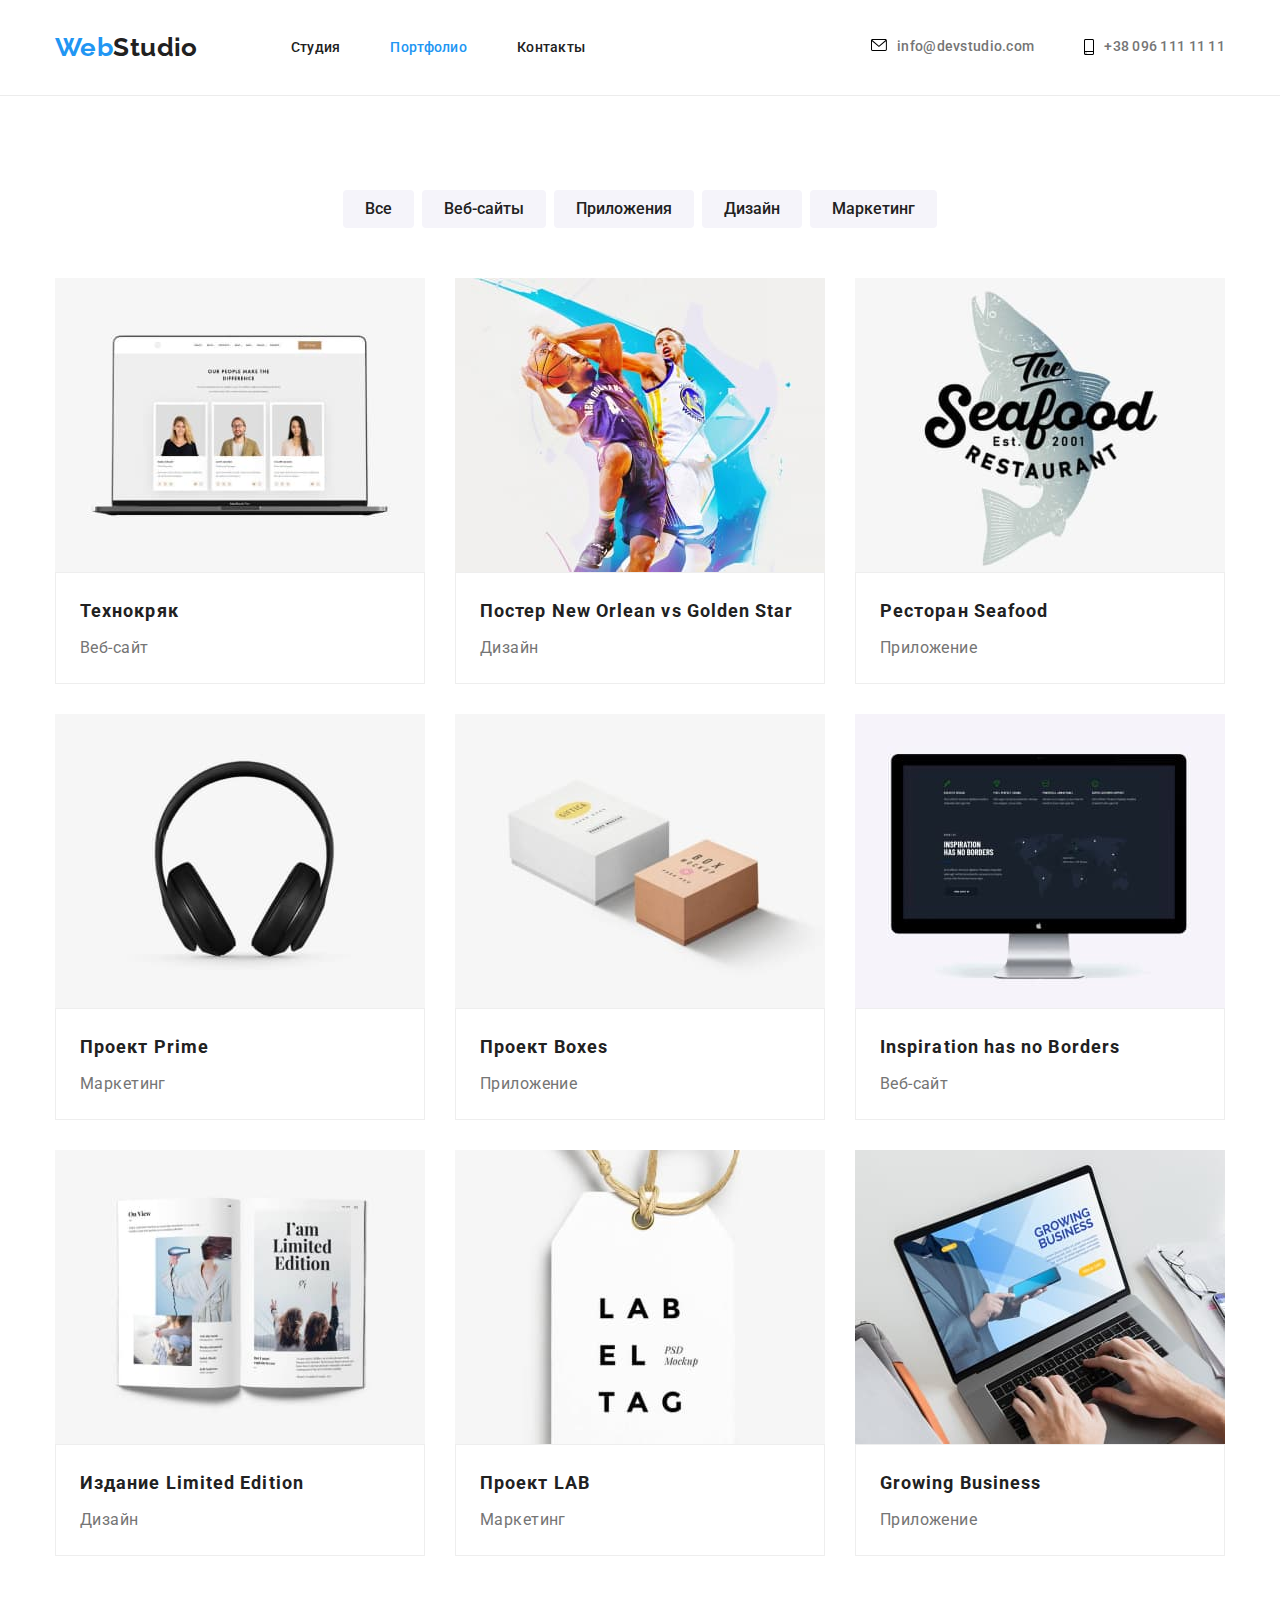
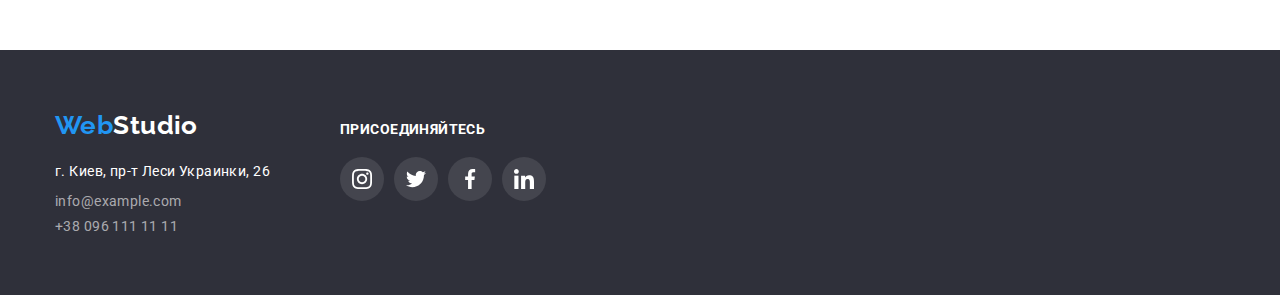
==== portfolio.html @ ac174b3b "прошлый проект" ====
<!DOCTYPE html>
<html lang="ru">
<head>
    <meta charset="UTF-8">
    <meta http-equiv="X-UA-Compatible" content="IE=edge">
    <meta name="viewport" content="width=device-width, initial-scale=1.0">
    <title>Портфолио</title>
    <link rel="preconnect" href="https://fonts.gstatic.com">
    <link href="https://fonts.googleapis.com/css2?family=Raleway:wght@700&family=Roboto:wght@400;500;700;900&display=swap" rel="stylesheet">
    <link rel="stylesheet" href="https://cdnjs.cloudflare.com/ajax/libs/modern-normalize/1.0.0/modern-normalize.min.css"/>
    <link rel="stylesheet" href="./css/style.css"/>
</head>
<body>
    <!-- Header -->
    <header class="header-section border">
        <!-- Navigation -->
        <div class="container">
            <nav class="nav">
                <a href="index.html" class="logo"><span class="accent">Web</span>Studio</a>
                <ul class="site-nav list">
                    <li class="item"><a href="index.html"  class="site-title link">Студия</a></li>
                    <li class="item"><a href="portfolio.html" class="site-title link current">Портфолио</a></li>
                    <li class="item"><a href="" class="site-title link">Контакты</a></li>
                </ul>
            </nav>
            <ul class="site-contacts list">
                <li class="item">
                    <a href="mailto:info@devstudio.com" class="contacts-title link">
                        <svg class="svg-mail">
                            <use href="./images/sprite.svg#icon-envelope"></use>
                        </svg>
                        info@devstudio.com</a>
                </li>
                <li class="item">
                    <a href="tel+380961111111" class="contacts-title link">
                        <svg class="svg-tell">
                            <use href="./images/sprite.svg#icon-smartphone"></use>
                        </svg>
                        +38 096 111 11 11</a>
                </li>
            </ul>
        </div>
    </header>
    <!-- Main-content -->
    <main>
        <!-- <h2>Фильтры</h2> -->
        <section class="filter section">
            <div class="container">
                <ul class="filter-list list">
                    <li class="filter-item"><button type="button" class="filter-link">Все</button></li>
                    <li class="filter-item"><button type="button" class="filter-link">Веб-сайты</button></li>
                    <li class="filter-item"><button type="button" class="filter-link">Приложения</button></li>
                    <li class="filter-item"><button type="button" class="filter-link">Дизайн</button></li>
                    <li class="filter-item"><button type="button" class="filter-link">Маркетинг</button></li>
                </ul>
                <!-- <h2>Список</h2> -->
                <ul class="project-list list">
                        <li class="project-item list">
                            <div class="project-hover-icon list">
                                <a href="" class="project-hover-icon list">
                                    <div class="project-thumb">
                                        <p class="project-overlay">Технокряк это современная площадка распространения коронавируса. Компании используют эту платформу для цифрового шпионажа и атак на защищённые сервера конкурентов.</p>
                                        <img src="./images/portfolio.jpg" width="370" height="294" alt="Технокряк" />
                                    </div>
                                    <div class="project-text-container">
                                        <h3 class="projects-title">Технокряк</h3>
                                        <p class="project-text">Веб-сайт</p>
                                    </div>
                                </a>
                            </div>
                        </li>
                        <li class="project-item">
                            <div class="project-hover-icon">
                                <a href="" class="project-hover-icon list">
                                    <div class="project-thumb">
                                        <img src="./images/portfolio1.jpg" width="370" height="294" alt="New orlean vs Golden star" />
                                        <p class="project-overlay">Технокряк это современная площадка распространения коронавируса. Компании используют эту платформу для цифрового шпионажа и атак на защищённые сервера конкурентов.</p>
                                    </div>
                                    <div class="project-text-container">
                                        <h3 class="projects-title">Постер New Orlean vs Golden Star </h3>
                                        <p class="project-text">Дизайн</p>
                                    </div>
                                </a>
                            </div>
                        </li>
                        <li class="project-item">
                            <div class="project-hover-icon">
                                <a href="" class="project-hover-icon list">
                                    <div class="project-thumb">
                                        <img src="./images/portfolio2.jpg" width="370" height="294" alt="Seafood" />
                                        <p class="project-overlay">Технокряк это современная площадка распространения коронавируса. Компании используют эту платформу для цифрового шпионажа и атак на защищённые сервера конкурентов.</p>
                                    </div>
                                    <div class="project-text-container">
                                        <h3 class="projects-title">Ресторан Seafood</h3>
                                        <p class="project-text">Приложение</p>
                                    </div>
                                </a>    
                            </div>
                        </li>
                        <li class="project-item">
                            <div class="project-hover-icon">
                                <a href="" class="project-hover-icon list">
                                    <div class="project-thumb">
                                        <img src="./images/portfolio3.jpg" width="370" height="294" alt="Prime" />
                                        <p class="project-overlay">Технокряк это современная площадка распространения коронавируса. Компании используют эту платформу для цифрового шпионажа и атак на защищённые сервера конкурентов.</p>
                                    </div>
                                    <div class="project-text-container">
                                        <h3 class="projects-title">Проект Prime</h3>
                                        <p class="project-text">Маркетинг</p>
                                    </div>
                                </a>
                            </div>
                        </li>
                        <li class="project-item">
                            <div class="project-hover-icon">
                                <a href="" class="project-hover-icon list">
                                    <div class="project-thumb">
                                        <img src="./images/portfolio4.jpg" width="370" height="294" alt="Boxes" />
                                        <p class="project-overlay">Технокряк это современная площадка распространения коронавируса. Компании используют эту платформу для цифрового шпионажа и атак на защищённые сервера конкурентов.</p>
                                    </div>
                                    <div class="project-text-container">
                                        <h3 class="projects-title">Проект Boxes</h3>
                                        <p class="project-text">Приложение</p>
                                    </div>
                                </a>    
                            </div>
                        </li>
                        <li class="project-item">
                            <div class="project-hover-icon">
                                <a href="" class="project-hover-icon list">
                                    <div class="project-thumb">
                                        <img src="./images/portfolio5.jpg" width="370" height="294" alt="Inspiration has no Borders" />
                                        <p class="project-overlay">Технокряк это современная площадка распространения коронавируса. Компании используют эту платформу для цифрового шпионажа и атак на защищённые сервера конкурентов.</p>
                                    </div>
                                    <div class="project-text-container">
                                        <h3 class="projects-title">Inspiration has no Borders</h3>
                                        <p class="project-text">Веб-сайт</p>
                                    </div>
                                </a>
                            </div>
                        </li>
                         <li class="project-item">
                             <div class="project-hover-icon">
                                <a href="" class="project-hover-icon list">
                                    <div class="project-thumb">
                                        <img src="./images/portfolio6.jpg" width="370" height="294" alt="Limited Edition" />
                                        <p class="project-overlay">Технокряк это современная площадка распространения коронавируса. Компании используют эту платформу для цифрового шпионажа и атак на защищённые сервера конкурентов.</p>
                                    </div>
                                    <div class="project-text-container">
                                        <h3 class="projects-title">Издание Limited Edition</h3>
                                        <p class="project-text">Дизайн</p>
                                    </div>
                                </a>
                             </div>
                        </li>
                        <li class="project-item">
                            <div class="project-hover-icon">
                                <a href="" class="project-hover-icon list">
                                    <div class="project-thumb">
                                        <img src="./images/portfolio7.jpg" width="370" height="294" alt="LAB" />
                                        <p class="project-overlay">Технокряк это современная площадка распространения коронавируса. Компании используют эту платформу для цифрового шпионажа и атак на защищённые сервера конкурентов.</p>
                                    </div>
                                    <div class="project-text-container">
                                        <h3 class="projects-title">Проект LAB</h3>
                                        <p class="project-text">Маркетинг</p>
                                    </div>
                                </a>
                            </div>  
                        </li>
                         <li class="project-item">
                             <div class="project-hover-icon">
                                <a href="" class="project-hover-icon list">
                                    <div class="project-thumb">
                                        <img src="./images/portfolio8.jpg" width="370" height="294" alt="Growing Business" />
                                        <p class="project-overlay">Технокряк это современная площадка распространения коронавируса. Компании используют эту платформу для цифрового шпионажа и атак на защищённые сервера конкурентов.</p>
                                    </div>
                                    <div class="project-text-container">
                                        <h3 class="projects-title">Growing Business</h3>
                                        <p class="project-text">Приложение</p>
                                    </div>
                                </a>
                             </div>
                        </li>
                </ul>
            </div>
        </section>
    </main>
    <!-- Footer -->
    <footer class="footer">
        <div class="footer-flex container">
            <div class="footer-wrapper ">
                <div class="footer-logo">
                    <a href="index.html" class="footer-logo logo"><span class="accent">Web</span><span class="logo-studio">Studio</span></a>
                </div>    
                <address class="address">г. Киев, пр-т Леси Украинки, 26</address>
                <ul class="footer-list list">
                    <li class="item"><a href="mailto:info@example.com" class="footer-contacts link">info@example.com</a></li>
                    <li class="item"><a href="tel+380961111111" class="footer-contacts link">+38 096 111 11 11</a></li>
            </div>
            <div class="footer-social-section">
                <h3 class="footer-social-title">Присоединяйтесь</h3>
                <ul class="footer-social-list list">
                    <li class="social-list-item">
                        <a href="" class="social-list-link list">
                            <svg class="social-list-icon">
                                <use href="./images/sprite.svg#icon-instagram2"></use>
                            </svg>
                        </a>
                    </li>
                    <li class="social-list-item">
                        <a href="" class="social-list-link list">
                            <svg class="social-list-icon">
                                <use href="./images/sprite.svg#icon-twitter1"></use>
                            </svg>
                        </a>
                    </li>
                    <li class="social-list-item">
                        <a href="" class="social-list-link list">
                            <svg class="social-list-icon">
                                <use href="./images/sprite.svg#icon-facebook1"></use>
                            </svg>
                        </a>
                    </li>
                    <li class="social-list-item">
                        <a href="" class="social-list-link list">
                            <svg class="social-list-icon">
                                <use href="./images/sprite.svg#icon-linkedin1"></use>
                            </svg>
                        </a>
                    </li>
                </ul>

            </div>
        </div>
    </footer>
</body>
</html>
---- css/style.css ----
:root {
  --primery-text-color: #757575;
  --title-text-color: #212121;
  --accent-color: #2196f3;
  --white-color: #ffffff;
  --primery-background: #f5f4fa;
  --second-background: #2f303a;
  --third-backgound: #e5e5e5;
  --contacts-footer: rgba(255, 255, 255, 0.6);

  --padprimery: 6px 22px;
}

body {
  background-color: var(--white-color);
  color: var(--primery-text-color);

  font-family: 'Roboto', sans-serif;
  font-size: 14px;
  font-weight: 400;
  font-style: normal;

  letter-spacing: 0.03em;
}

h1,
h2,
h3,
p,
ul {
  margin-top: 0;
  margin-bottom: 0;
}

img {
  display: block;
  max-width: 100%;
  height: auto;
}

/*___________Утилиты___________*/

.primery-background {
  background-color: var(--primery-background);
}

.third-background {
  background-color: var(--third-backgound);
}

.list {
  list-style: none;
  text-decoration: none;
  padding: 0;
  margin: 0;
}

.section {
  padding: 94px 0;
}

.container {
  width: 1200px;
  padding: 0 15px;

  margin-left: auto;
  margin-right: auto;
}

/*____________Header_____________*/
.header-section .container {
  display: flex;
  align-items: center;
}

.header-section {
  background-color: var(--white-color);
  padding: 32px 0;
}

.border {
  border-bottom: 1px solid #ececec;
}

/*______________Accent-webLogo____________*/
.accent {
  color: var(--accent-color);
}

.logo {
  color: var(--title-text-color);

  font-family: 'Raleway', sans-serif;
  font-weight: 700;
  font-size: 26px;

  line-height: 1.19;
  text-decoration: none;

  transition-property: color;
  transition-duration: 250ms;
  transition-timing-function: cubic-bezier(0.4, 0, 0.2, 1);

}

.logo:hover,
.logo:focus {
  color: var(--accent-color);
}

.logo-studio {
  color: #fff;
}

/*__________Site nav____________*/

.nav {
  display: flex;
  align-items: center;

}

.site-nav {
  display: flex;
  margin-left: 93px;
}

.site-nav .item:not(:last-child) {
  margin-right: 50px;
}

.site-title {
  color: var(--title-text-color);

  padding: 39px 0;

  font-weight: 500;
  line-height: 1.14;

  letter-spacing: 0.02em;

  text-decoration: none;

  transition-property: color;
  transition-duration: 250ms;
  transition-timing-function: cubic-bezier(0.4, 0, 0.2, 1);

  position: relative;

}

.site-title::after {
  content: '';
  position: absolute;

  display: block;
  width: 100%;
  height: 4px;
  background-color: var(--accent-color);
  left: 0;
  bottom: 0;

  opacity: 0;

  transition-property: opacity;
  transition-duration: 250ms;
  transition-timing-function: cubic-bezier(0.4, 0, 0.2, 1);

}

.site-title:hover::after {
  opacity: 1;
}

.site-nav .link:hover,
.site-nav .link:focus {
  color: var(--accent-color);
}

.site-nav a.link.current {
  color: var(--accent-color);
}

/* ______________Contacts_____________ */
.contacts-title {
  color: var(--primery-text-color);
  display: flex;

  font-weight: 500;

  line-height: 1.14;

  letter-spacing: 0.02em;

  text-decoration: none;

  transition-property: color;
  transition-duration: 250ms;
  transition-timing-function: cubic-bezier(0.4, 0, 0.2, 1);

}

.svg-mail {
  width: 16px;
  height: 12px;
  margin-right: 10px;
  align-items: center;

  transition-property: fill;
  transition-duration: 250ms;
  transition-timing-function: cubic-bezier(0.4, 0, 0.2, 1);

}

.svg-tell {
  width: 10px;
  height: 16px;
  margin-right: 10px;
  align-items: center;

  transition-property: fill;
  transition-duration: 250ms;
  transition-timing-function: cubic-bezier(0.4, 0, 0.2, 1);

}

.site-contacts {
  display: flex;
  margin-left: auto;
  align-items: center;
}

.site-contacts .item + .item {
  margin-left: 50px;
}

.contacts-title:hover .svg-mail,
.contacts-title:focus .svg-mail {
  fill: var(--accent-color);
}

.contacts-title:hover .svg-tell,
.contacts-title:focus .svg-tell {
  fill: var(--accent-color)
}

.site-contacts .link:hover,
.site-contacts .link:focus {
  color: var(--accent-color);
}

/*________________Hero___________*/

.hero {
  padding-top: 200px;
  padding-bottom: 200px;

  text-align: center;
}

.overlay {
  max-width: 1600px;
  height: 600px;
  margin-left: auto;
  margin-right: auto;
  background-image: linear-gradient(
      to right,
      rgba(47, 48, 58, 0.4),
      rgba(47, 48, 58, 0.4)
    ),
    url(../images/hero.jpg);
  background-color: #c4c4c4;
  background-repeat: no-repeat;
  background-position: center;
  background-size: cover;
}

.hero-title {
  color: var(--white-color);

  max-width: 700px;
  margin: 0 auto;

  font-weight: 900;
  font-size: 44px;

  align-content: center;

  margin-top: 0;
  margin-bottom: 30px;

  line-height: 1.4;
  letter-spacing: 0.06em;

  text-transform: uppercase;
}

/*_____________Main h2_____________*/
.section-title {
  color: var(--title-text-color);

  margin-bottom: 50px;

  font-weight: 700;
  font-size: 36px;

  line-height: 1.17;
  text-align: center;
}

/*______________Advantages____________*/

.advantages .advantages-list {
  display: flex;
  flex-wrap: wrap;
  margin-left: -30px;
  margin-top: -30px;
}

.advantages-item {
  width: calc(100% / 4 - 30px);
  margin-left: 30px;
  margin-top: 30px;
}

.advantages-title {
  color: var(--title-text-color);
  font-weight: 700;

  line-height: 16px;
  letter-spacing: 0.03em;

  margin-bottom: 10px;
}

.advantages-text {
  color: var(--primery-text-color);
  line-height: 1.71;
}

.advantages-item::before {
  display: block;
  content: '';
  height: 120px;
  background-repeat: no-repeat;
  background-position: center;
  background-color: #F5F4FA;
  margin-bottom: 30px;
}

.advantages-item.antenna::before {
  background-image: url(../images/antenna1.svg);
}

.advantages-item.clock::before {
  background-image: url(../images/clock1.svg);
}

.advantages-item.diagram:before {
background-image: url(../images/diagram1.svg);
}

.advantages-item.astronaut:before {
 background-image: url(../images/astronaut1.svg);
}
/*____________business____________*/
.section.no-padding {
  padding-top: 0;
}

.business .business-list {
  display: flex;
  flex-wrap: wrap;

  margin-left: -30px;
  margin-top: -30px;
}

.business-item {
  margin-left: 30px;
  margin-top: 30px;
  width: calc(100% / 3 - 30px);
  
  position: relative;
}

.business-list .lable {
  position: absolute;

  display: flex;
  align-items: center;
  justify-content: center;

  padding: 27px 0;

  width: 100%;

  color: var(--white-color);
  background-color: rgba(47, 48, 58, 0.8);

  bottom: 0;

  text-transform: uppercase;

  font-weight: 700;
}

/*__________Team___________*/
.team.team-background {
  background-color: var(--primery-background);
}

.team .team-list {
  display: flex;
  flex-wrap: wrap;
  margin-left: -30px;
  margin-top: -30px;
}

.team-item {
  width: calc(100% / 4 - 30px);

  margin-left: 30px;
  margin-top: 30px;

  box-shadow: 0px 1px 3px rgba(0, 0, 0, 0.12), 0px 1px 1px rgba(0, 0, 0, 0.14),
    0px 2px 1px rgba(0, 0, 0, 0.2);
  border-radius: 0px 0px 4px 4px;
}

.team-title {
  color: var(--title-text-color);

  font-weight: 500;
  font-size: 16px;

  padding-bottom: 10px;

  line-height: 1.19;
}

.team-text-container {
  background-color: var(--white-color);

  padding: 30px 32px;

  text-align: center;
}

.team-text {
  color: var(--primery-text-color);

  font-size: 16px;
  line-height: 1.19;
}

.team-container .social-list {
  display: flex;
  justify-content: space-between;
  margin-top: 16px;
}

 .social-list-link {
  display: flex;
  justify-content: center;
  align-items: center;
  width: 44px;
  height: 44px;
  border-radius: 50%;

  transition-property: background-color;
  transition-duration: 250ms;
  transition-timing-function: cubic-bezier(0.4, 0, 0.2, 1);


}

.social-list-link:hover,
.social-list-link:focus {
  background-color: var(--accent-color);
}

.social-list-link:hover .social-list-icon,
.social-list-link:focus .social-list-icon {
fill: var(--white-color);
}

.social-list-icon {
  width: 20px;
  height: 20px;

  transition-property: fill,background-fill;
  transition-duration: 250ms;
  transition-timing-function: cubic-bezier(0.4, 0, 0.2, 1);

}

.team-list .social-list-icon {
  fill: #AFB1B8;
}

/* ______________PARTHNERS____________ */

.parthners-list {
  display: flex;
  justify-content: space-between;
}

.parthners-list-link {
  display: flex;
  width:170px;
  height: 90px;
  align-items: center;
  justify-content: center;
  border: 1px solid #AFB1B8;
  border-radius: 4px;

  transition-property: border;
  transition-duration: 250ms;
  transition-timing-function: cubic-bezier(0.4, 0, 0.2, 1);

}

.parthners-list-icon {
  fill: #AFB1B8;

  transition-property: fill;
  transition-duration: 250ms;
  transition-timing-function: cubic-bezier(0.4, 0, 0.2, 1);

}

.parthners-list-link:hover .parthners-list-icon,
.parthners-list-link:focus .parthners-list-icon{
  fill: var(--accent-color);
}

.parthners-list-link:hover,
.parthners-list-link:focus{
  border:1px solid var(--accent-color);
}

/*_______________Button's_______________ */
.button {
  border-radius: 4px;

  display: inline-block;

  text-align: center;

  border-color: transparent;
}

.button.btn-hero {
  color: var(--white-color);
  background-color: var(--accent-color);

  font-weight: 700;
  font-size: 16px;

  padding: 10px 32px;

  line-height: 1.9;

  letter-spacing: 0.06em;

  cursor: pointer;

  min-width: 200px;

  outline: none;
}

.hero-section > .btn-hero:hover,
.hero-section > .btn-hero:focus {
  background-color: #188ce8;
}
/* Portfolio */
/* __________________filter and button's ______________*/

.filter .filter-list {
  display: flex;
  flex-wrap: wrap;
  justify-content: center;
  margin-left: -8px;
  margin-top: -8px;
}

.filter-item {
  width: calc(100% / 3 -8px);
  margin-top: 8px;
  margin-left: 8px;
  margin-bottom: 50px;
}

.filter-link {
  color: var(--title-text-color);
  background-color: var(--primery-background);

  font-weight: 500;
  font-size: 16px;
  line-height: 1.62;

  padding: 6px 22px;

  cursor: pointer;

  border-radius: 4px;

  border: none;
  outline: none;

  transition-property: color,background-color;
  transition-duration: 250ms;
  transition-timing-function: cubic-bezier(0.4, 0, 0.2, 1);

}

.filter-link:active {
  color: var(--white-color);
  background-color: var(--accent-color);
}

/*_________footer_________*/

.footer {
  background-color: var(--second-background);
}

.footer-wrapper {
  display: block;

  padding-top: 60px;
  padding-bottom: 60px;
}

.footer-flex {
  display: flex;
}

.footer-logo {
  margin-bottom: 20px;
}

.address {
  color: var(--white-color);

  margin-bottom: 9px;

  line-height: 1.71;

  font-style: inherit;
}

.footer-list .item + .item {
  margin-top: 9px;
}

.footer-contacts {
  color: var(--contacts-footer);

  text-decoration: none;
}

.container-logo {
  margin-bottom: 20px;
}

.footer-social-section {
  display: block;
  margin: 72px 70px;
}

.footer-social-list {
  display: flex;
  justify-content: space-between;
}

.footer-social-title {
  font-weight: 700;
  font-size: 14px;
  line-height: 1.14;
  margin-bottom: 20px;
  color: var(--white-color);
  text-transform: uppercase;
  text-align: start;
}

.footer-flex .social-list-link {
  background-color: #44454E;
}

.footer-flex .social-list-link:hover,
.footer-flex .social-list-link:focus {
  background-color: #2196f3;
}

.footer-social-section .social-list-item:not(:last-child) {
 margin-right: 10px;
}

.footer-social-list .social-list-icon {
  fill: var(--white-color);


}

/*____________Portfolio_________*/

/*_________Projects______*/

.filter .project-list {
  display: flex;
  flex-wrap: wrap;
  margin-left: -30px;
  margin-top: -30px;
}

.project-item {
  flex-basis: calc(100% / 3 - 30px);
  margin-left: 30px;
  margin-top: 30px;
}

.projects-title {
  color: var(--title-text-color);

  font-weight: 700;
  font-size: 18px;

  line-height: 2;

  letter-spacing: 0.06em;

  margin-bottom: 4px;
}

.project-text-container {
  padding: 20px 24px;

  border: 1px solid #eeeeee;
}


.project-text {
  color: var(--primery-text-color);

  font-size: 16px;

  line-height: 1.87;
}

.project-hover-icon {
  display: inline-block;


  transition-property: box-shadow;
  transition-duration: 250ms;
  transition-timing-function: cubic-bezier(0.4, 0, 0.2, 1);

}

.project-overlay {
  position: absolute;

  padding: 63px 24px;

  font-weight: 400px;
  font-size: 18px;
  line-height: 1.5;
  font-family: 'Roboto',sans-serif;
  color: var(--white-color);

  content: "";
  top: 0;
  left: 0;
  width: 100%;
  height: 100%;
  background-color: rgba(33, 150, 243, 0.9);;
  transform: translateY(100%);
  opacity: 0;


  transition-property: opacity,transform;
  transition-duration: 250ms;
  transition-timing-function: cubic-bezier(0.4, 0, 0.2, 1);
}

.project-thumb{
  position: relative;
  overflow: hidden;
}

.project-hover-icon:hover {
  box-shadow: 0px 1px 1px rgba(0, 0, 0, 0.12), 0px 4px 4px rgba(0, 0, 0, 0.06), 1px 4px 6px rgba(0, 0, 0, 0.16);

}

.project-hover-icon:hover .project-overlay {
  transform: translateY(0);
  opacity: 1;
}

/* ___________BACKDROP______ */
.backdrop {
  position: fixed;
  top: 0;
  left: 0;
  width: 100vw;
  height: 100vh;
  background-color: rgba(0, 0, 0, 0.2);
  transition-property: opacity,visibility;
  transition-duration: 250ms;
  transition-timing-function: cubic-bezier(0.4, 0, 0.2, 1);;
}

.modal {
  position: absolute;
  top: 50%;
  left: 50%;
  transform: translate(-50%, -50%);
  width: 528px;
  height: 581px;

  background-color: var(--white-color);

  box-shadow: 0px 1px 3px rgba(0, 0, 0, 0.12), 0px 1px 1px rgba(0, 0, 0, 0.14), 0px 2px 1px rgba(0, 0, 0, 0.2);
  border-radius: 4px;
  }

  .modal-close-btn {
    border-radius: 50%;
    position: absolute ;
    top: 8px;
    right: 8px;
    width: 30px;
    height: 30px;
    background-color: var(--white-color);
    border: 1px solid rgba(0, 0, 0, 0.1);
    cursor: pointer;
    outline: 0;
  }

  .modal-close-logo {
    top: 8px;
    right: 8px;
    width: 11px;
    height: 11px;
  }

  .is-hidden {
    opacity: 0;
    visibility: hidden;
    pointer-events: none;
  }
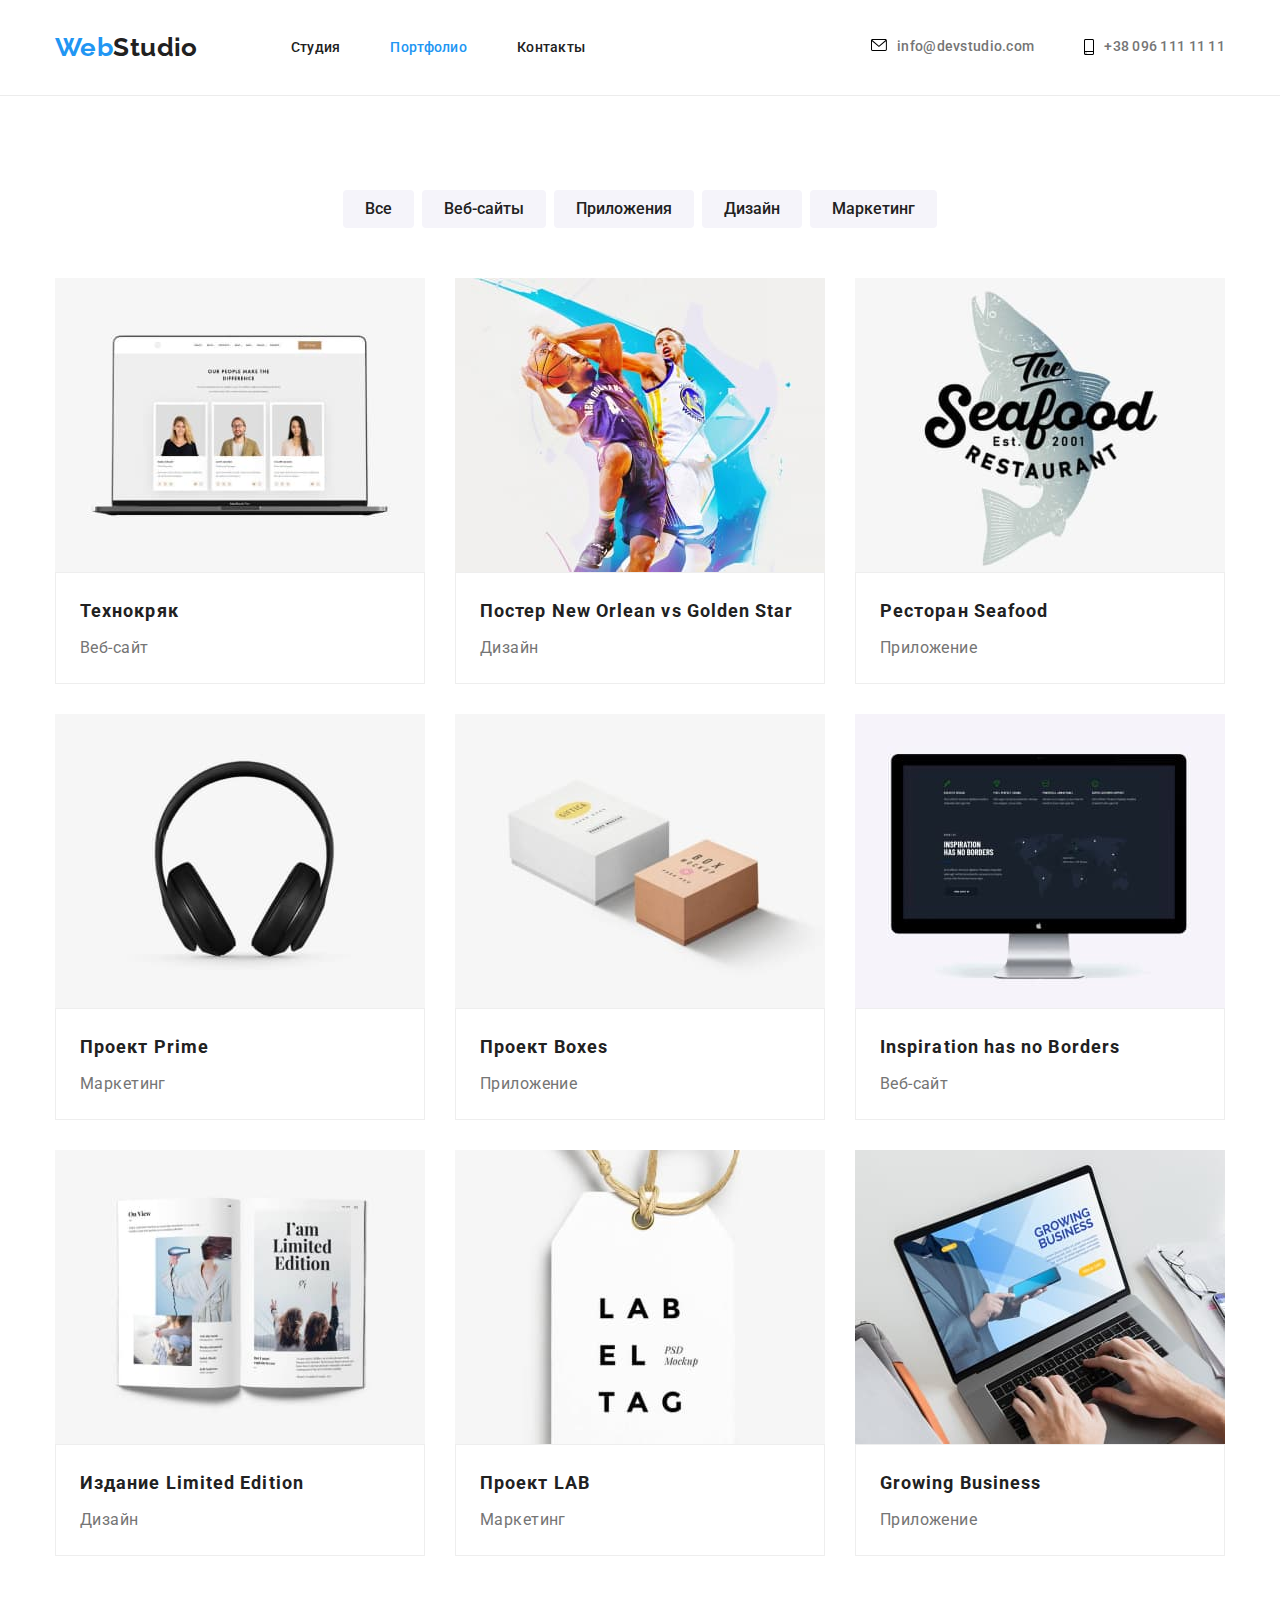
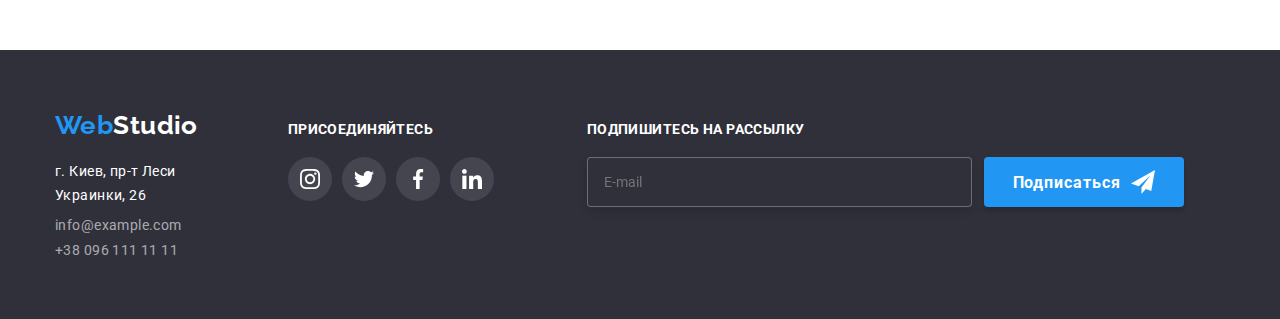
==== commit 79c62d58: "Сделал формы в футере и мадальном окне" ====
--- a/portfolio.html
+++ b/portfolio.html
@@ -198,7 +198,7 @@
                     <li class="item"><a href="tel+380961111111" class="footer-contacts link">+38 096 111 11 11</a></li>
             </div>
             <div class="footer-social-section">
-                <h3 class="footer-social-title">Присоединяйтесь</h3>
+                <h2 class="footer-title">Присоединяйтесь</h2>
                 <ul class="footer-social-list list">
                     <li class="social-list-item">
                         <a href="" class="social-list-link list">
@@ -229,7 +229,17 @@
                         </a>
                     </li>
                 </ul>
-
+            </div>
+            <div class="footer-submit">
+                <h2 class="footer-title">Подпишитесь на рассылку</h2>
+                <form action="" class="submit-form">
+                    <input name="submit-form-email" type="email" class="submit-input" placeholder="E-mail">
+                    <button type="submit" class="submit-form-btn">Подписаться
+                        <svg class="submit-form-icon">
+                            <use href="./images/sprite.svg#icons-send"></use>
+                        </svg>
+                    </button>
+                </form>
             </div>
         </div>
     </footer>
--- a/css/style.css
+++ b/css/style.css
@@ -39,6 +39,17 @@
 }
 
 /*___________Утилиты___________*/
+
+.visually-hidden {
+  position: absolute !important;
+  clip: rect(1px 1px 1px 1px); /* IE6, IE7 */
+  clip: rect(1px, 1px, 1px, 1px);
+  padding: 0 !important;
+  border: 0 !important;
+  height: 1px !important;
+  width: 1px !important;
+  overflow: hidden;
+}
 
 .primery-background {
   background-color: var(--primery-background);
@@ -569,10 +580,14 @@
   min-width: 200px;
 
   outline: none;
-}
-
-.hero-section > .btn-hero:hover,
-.hero-section > .btn-hero:focus {
+
+  transition-property: background-color;
+  transition-duration: 250ms;
+  transition-timing-function: cubic-bezier(0.4, 0, 0.2, 1);
+}
+
+.hero-container > .btn-hero:hover,
+.hero-container > .btn-hero:focus {
   background-color: #188ce8;
 }
 /* Portfolio */
@@ -668,7 +683,7 @@
 
 .footer-social-section {
   display: block;
-  margin: 72px 70px;
+  margin: 72px 0px 72px 90px;
 }
 
 .footer-social-list {
@@ -676,7 +691,7 @@
   justify-content: space-between;
 }
 
-.footer-social-title {
+.footer-title {
   font-weight: 700;
   font-size: 14px;
   line-height: 1.14;
@@ -811,7 +826,7 @@
   background-color: rgba(0, 0, 0, 0.2);
   transition-property: opacity,visibility;
   transition-duration: 250ms;
-  transition-timing-function: cubic-bezier(0.4, 0, 0.2, 1);;
+  transition-timing-function: cubic-bezier(0.4, 0, 0.2, 1);
 }
 
 .modal {
@@ -819,8 +834,11 @@
   top: 50%;
   left: 50%;
   transform: translate(-50%, -50%);
+
   width: 528px;
   height: 581px;
+
+  padding: 40px;
 
   background-color: var(--white-color);
 
@@ -842,14 +860,243 @@
   }
 
   .modal-close-logo {
-    top: 8px;
-    right: 8px;
-    width: 11px;
-    height: 11px;
+    position: absolute;
+    top: 50%;
+    left: 50%;
+    transform: translate(-50%, -50%);
+    width: 18px;
+    height: 18px;
+    transition-property: hover;
+    transition-duration: 250ms;
+    transition-timing-function: cubic-bezier(0.4, 0, 0.2, 1);
+  }
+
+  .modal-close-logo:hover {
+    fill: var(--accent-color);
   }
 
   .is-hidden {
     opacity: 0;
     visibility: hidden;
     pointer-events: none;
-  }+  }
+
+  
+  /*___________MODAL-FORM___________ */
+.modal-form-title {
+  width: 100%;
+
+  margin-bottom: 12px;
+
+  font-family: 'Roboto',sans-serif;
+  font-weight: 700;
+  font-size: 20px;
+
+  line-height: 1.15;
+
+  text-align: center;
+
+  color: var(--title-text-color);
+}
+
+.modal-form {
+  display: flex;
+  flex-direction: column;
+}
+
+.modal-form-input {
+  width: 100%;
+  height: 40px;
+
+  margin-top: 4px;
+  margin-bottom: 10px;
+  padding-left: 42px;
+
+  border: 1px solid rgba(33, 33, 33, 0.2);
+  border-radius: 4px;
+  transition-property: border-color;
+  transition-duration: 250ms;
+  transition-timing-function: cubic-bezier(0.4, 0, 0.2, 1);
+}
+
+.modal-form-input:focus {
+  outline: none;
+  border-color: var(--accent-color);
+}
+
+.modal-form-input:focus + .modal-input-icon{
+  fill: var(--accent-color);
+}
+
+.modal-form-input-wrapper{
+  position: relative;
+
+}
+
+.modal-input-icon {
+  position: absolute;
+
+  display: block;
+
+  width: 18px;
+  height: 18px;
+
+
+  fill: var(--title-text-color);
+
+  margin-left: 12px;
+
+  left: 0;
+  top:50%;
+  transform: translateY(-50%);
+
+  transition-property: fill;
+  transition-duration: 250ms;
+  transition-timing-function: cubic-bezier(0.4, 0, 0.2, 1);
+}
+
+.modal-form-message {
+  width: 100%;
+  height: 120px;
+
+  margin-top: 4px;
+  padding: 12px 16px;
+
+  border: 1px solid rgba(33, 33, 33, 0.2);
+  border-radius: 4px;
+
+  resize: none;
+
+  transition-property: border-color;
+  transition-duration: 250ms;
+  transition-timing-function: cubic-bezier(0.4, 0, 0.2, 1);
+}
+
+.modal-form-message:focus {
+  outline: none;
+  border-color: var(--accent-color);
+}
+
+.modal-form-text-descr {
+  display: flex;
+  align-items: center;
+
+  width: 100%;
+  
+  margin-top: 20px;
+  
+}
+
+.modal-form-desc-conditions {
+  color: var(--accent-color);
+  padding-left: 4px;
+}
+
+.modal-form-text-descr::before {
+  display: block;
+  content: '';
+  margin-right: 8px;
+  width: 16px;
+  height: 15px;
+  background-image: url(../images/quarter.svg);
+  
+  transition-property: background-image;
+  transition-duration: 250ms;
+  transition-timing-function: cubic-bezier(0.4, 0, 0.2, 1);
+  
+}
+
+.modal-form-term:checked + .modal-form-text-descr::before {
+  border: none;
+  background-image: url(../images/iconcheck.svg);
+}
+
+.modal-form-button {
+  width: 200px;
+  height: 50px;
+  
+  margin: 30px auto;
+  cursor: pointer;
+
+  color: var(--white-color);
+  background-color: var(--accent-color);
+  box-shadow: 0px 4px 4px rgba(0, 0, 0, 0.15);
+  border-radius: 4px;
+  border: none;
+
+  font-family: 'Roboto',sans-serif;
+  font-weight: 700;
+  font-size: 16px;
+  line-height: 1.87;
+
+  transition-property: background-color;
+  transition-duration: 250ms;
+  transition-timing-function: cubic-bezier(0.4, 0, 0.2, 1);
+}
+
+.modal-form-button:hover,
+.modal-form-button:focus {
+  background-color: #188CE8;
+}
+
+/* ___________FOOTER-SUBMIT_________ */
+.footer-submit {
+  margin: 72px 215px 94px 93px;
+}
+
+.submit-form {
+ display: flex;
+}
+
+.submit-form-btn {
+  width: 200px;
+  height: 50px;
+  background-color: var(--accent-color);
+  color: var(--white-color);
+  display: flex;
+  align-items: center;
+  justify-content: center;
+
+  font-family: 'Roboto',sans-serif;
+  font-weight: 700;
+  font-size: 16px;
+  line-height: 1.87;
+
+  box-shadow: 0px 4px 4px rgba(0, 0, 0, 0.15);
+  border-radius: 4px;
+  letter-spacing: 0.06em;
+
+  border: none;
+}
+
+.submit-input {
+  width: 385px;
+  height: 50px;
+
+  margin-right: 12px;
+  padding: 15px 16px;
+
+  background-color: var(--second-background);
+  border: 1px solid rgba(255, 255, 255, 0.3);
+  filter: drop-shadow(0px 4px 4px rgba(0, 0, 0, 0.15));
+  border-radius: 4px;
+  color: var(--white-color);
+}
+
+.submit-input:focus {
+  outline: none;
+  border-color: var(--accent-color);
+}
+
+.submit-inpt::placeholder {
+  color: rgba(255, 255, 255, 0.6);
+}
+
+.submit-form-icon {
+  width: 24px;
+  height: 24px;
+
+  margin-left: 10px;
+
+  fill: var(--white-color);
+}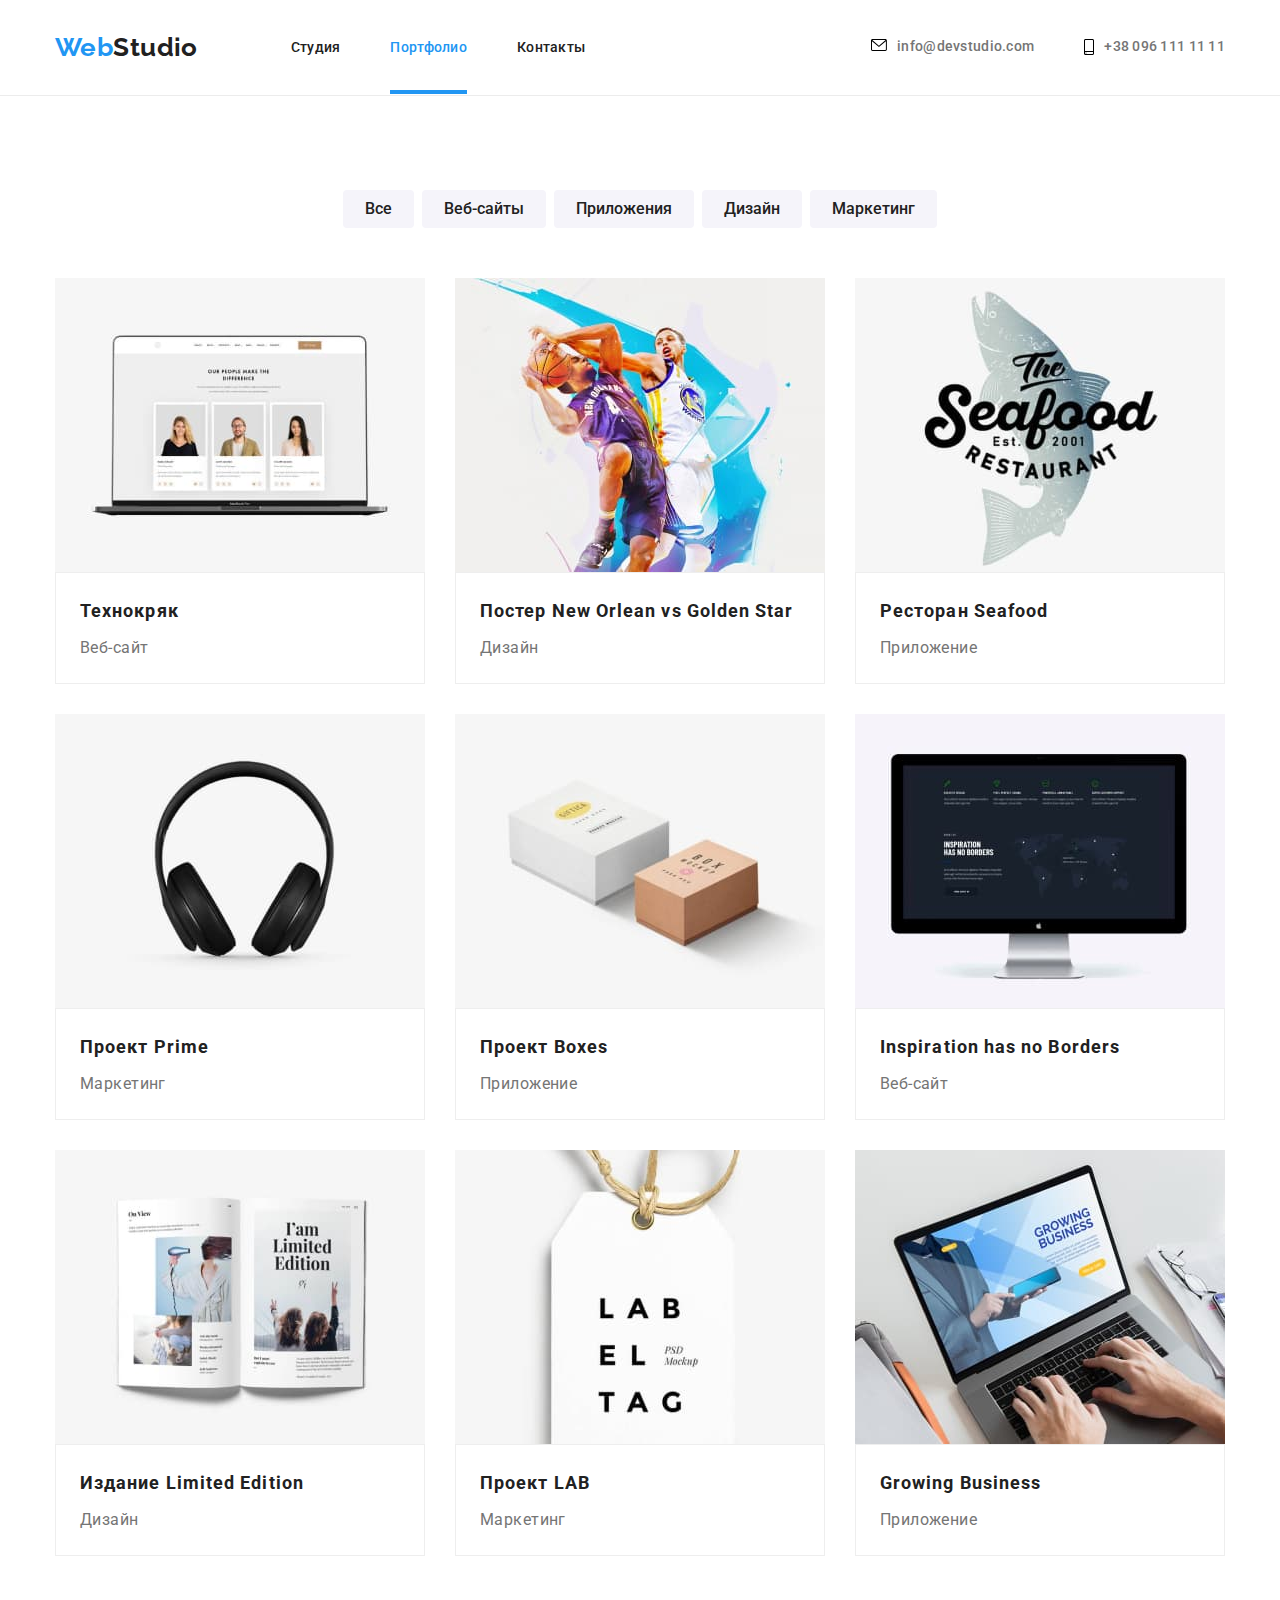
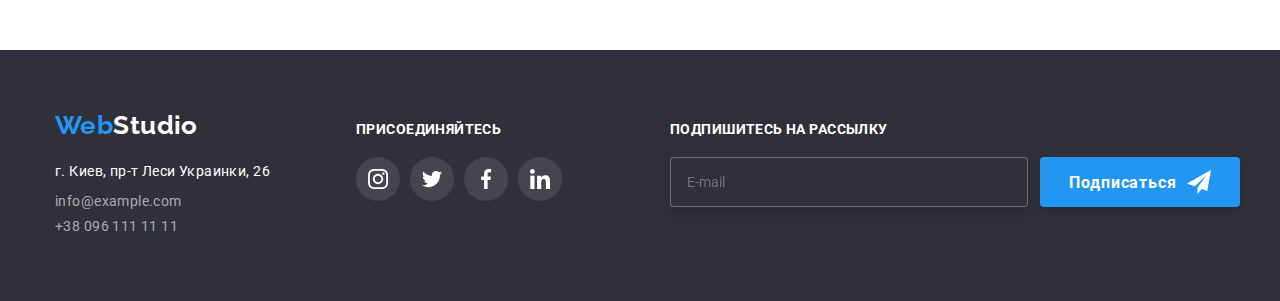
==== commit cc9ccfe2: "правка maring в footer" ====
--- a/portfolio.html
+++ b/portfolio.html
@@ -188,7 +188,7 @@
     <!-- Footer -->
     <footer class="footer">
         <div class="footer-flex container">
-            <div class="footer-wrapper ">
+            <div class="footer-wrapper">
                 <div class="footer-logo">
                     <a href="index.html" class="footer-logo logo"><span class="accent">Web</span><span class="logo-studio">Studio</span></a>
                 </div>    
@@ -230,7 +230,7 @@
                     </li>
                 </ul>
             </div>
-            <div class="footer-submit">
+            <div class="footer-submit container">
                 <h2 class="footer-title">Подпишитесь на рассылку</h2>
                 <form action="" class="submit-form">
                     <input name="submit-form-email" type="email" class="submit-input" placeholder="E-mail">
--- a/css/style.css
+++ b/css/style.css
@@ -191,6 +191,13 @@
 .site-nav a.link.current {
   color: var(--accent-color);
 }
+
+.site-nav a.link.current::after {
+  opacity: 1;
+}
+
+
+
 
 /* ______________Contacts_____________ */
 .contacts-title {
@@ -647,6 +654,7 @@
 
   padding-top: 60px;
   padding-bottom: 60px;
+
 }
 
 .footer-flex {
@@ -660,6 +668,8 @@
 .address {
   color: var(--white-color);
 
+  width: 231px;
+
   margin-bottom: 9px;
 
   line-height: 1.71;
@@ -683,7 +693,7 @@
 
 .footer-social-section {
   display: block;
-  margin: 72px 0px 72px 90px;
+  margin: 72px 0px 72px 70px;
 }
 
 .footer-social-list {
@@ -1037,6 +1047,7 @@
 .modal-form-button:hover,
 .modal-form-button:focus {
   background-color: #188CE8;
+  outline: none;
 }
 
 /* ___________FOOTER-SUBMIT_________ */
@@ -1069,8 +1080,12 @@
   border: none;
 }
 
+.submit-form-btn:focus {
+  outline: none;
+}
+
 .submit-input {
-  width: 385px;
+  width: 358px;
   height: 50px;
 
   margin-right: 12px;
